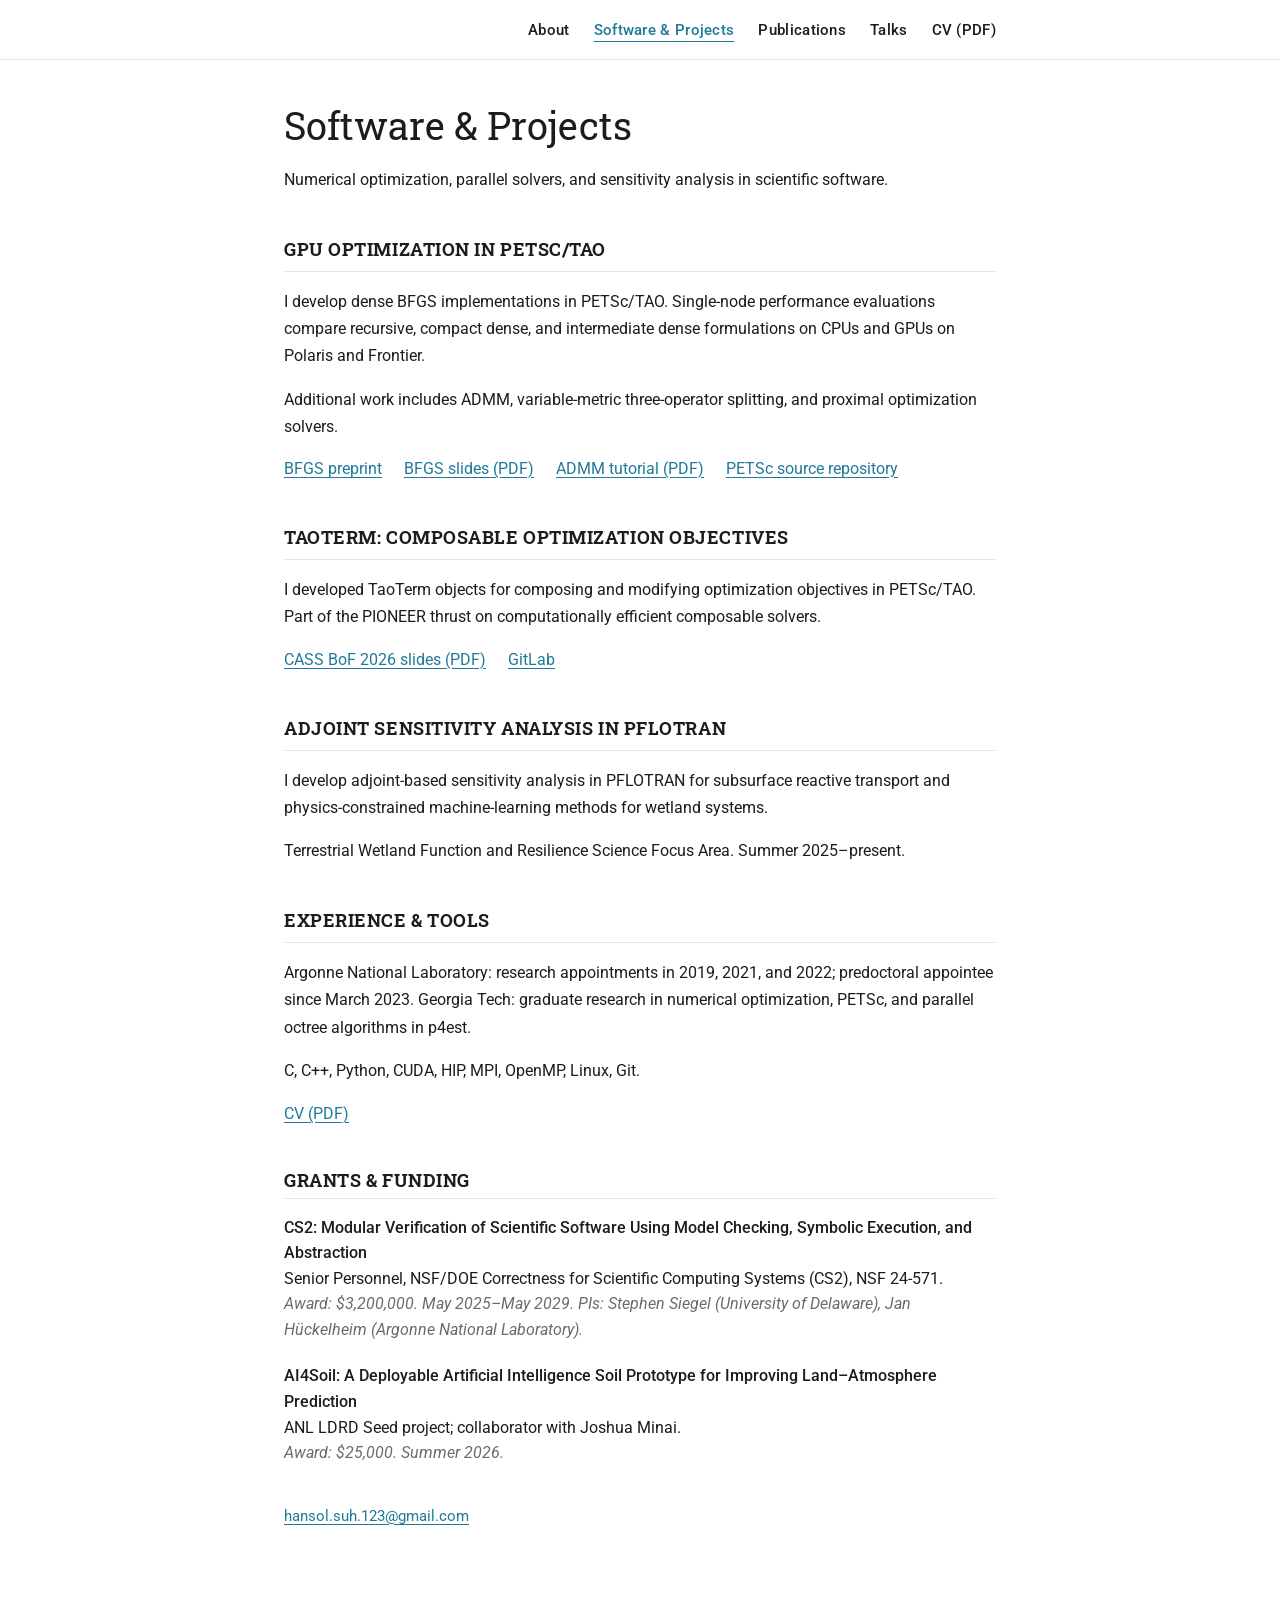
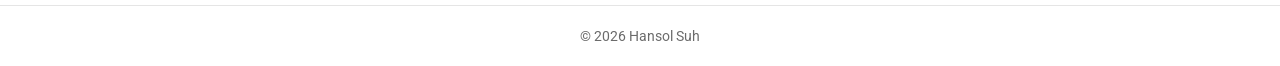
==== projects.html @ a937e6cd "Add personal website with projects, publications, talks, and CV" ====
<!DOCTYPE html>

<html lang="en">

  <head>
    <meta charset="utf-8" />
    <meta http-equiv="x-ua-compatible" content="ie=edge" />
    <meta name="viewport" content="width=device-width, initial-scale=1" />

    <title>Software &amp; Projects - Hansol Suh</title>
    <meta name="description" content="Software and research projects by Hansol Suh: GPU optimization in PETSc/TAO, composable objectives, and PFLOTRAN adjoints." />
    <meta property="og:title" content="Software &amp; Projects - Hansol Suh" />
    <meta property="og:description" content="Software and research projects by Hansol Suh: GPU optimization in PETSc/TAO, composable objectives, and PFLOTRAN adjoints." />
    <meta property="og:type" content="website" />
    <meta property="og:url" content="https://hansolsuh.com/projects.html" />
    <meta property="og:image" content="https://hansolsuh.com/assets/img/hansol-suh.jpg" />

    <link rel="icon" type="image/png" href="favicon.png" sizes="32x32" />
    <link rel="stylesheet" href="main.css" />

    <link rel="preconnect" href="https://fonts.googleapis.com" />
    <link rel="preconnect" href="https://fonts.gstatic.com" crossorigin />
    <link href="https://fonts.googleapis.com/css2?family=Roboto:wght@300;400;500;700&family=Roboto+Slab:wght@400;700&display=swap" rel="stylesheet" />
  </head>

  <body>
    <a class="skip-link" href="#main-content">Skip to content</a>
    <nav class="navbar" aria-label="Main navigation">
      <div class="container">
        <a href="index.html">About</a>
        <a href="projects.html" class="active" aria-current="page">Software &amp; Projects</a>
        <a href="publications.html">Publications</a>
        <a href="talks.html">Talks</a>
        <a href="assets/hansol-suh-cv.pdf">CV (PDF)</a>
      </div>
    </nav>

    <main id="main-content">
      <div class="container page">
        <h1 class="post-title">Software &amp; Projects</h1>
        <p class="intro">
          Numerical optimization, parallel solvers, and sensitivity analysis
          in scientific software.
        </p>

        <section id="gpu-optimization" class="project-detail" aria-labelledby="gpu-title">
          <h2 id="gpu-title">GPU optimization in PETSc/TAO</h2>
          <p>I develop dense BFGS implementations in PETSc/TAO. Single-node performance
          evaluations compare recursive, compact dense, and intermediate dense
          formulations on CPUs and GPUs on Polaris and Frontier.</p>
          <p>Additional work includes ADMM, variable-metric three-operator
          splitting, and proximal optimization solvers.</p>
          <ul class="resource-links">
            <li><a href="https://arxiv.org/abs/2608.00196">BFGS preprint</a></li>
            <li><a href="assets/petsc2025_bfgs_slides.pdf">BFGS slides (PDF)</a></li>
            <li><a href="assets/taoadmm.pdf">ADMM tutorial (PDF)</a></li>
            <li><a href="https://gitlab.com/petsc/petsc">PETSc source repository</a></li>
          </ul>
        </section>

        <section id="taoterm" class="project-detail" aria-labelledby="taoterm-title">
          <h2 id="taoterm-title">TaoTerm: composable optimization objectives</h2>
          <p>I developed TaoTerm objects for composing and modifying optimization
          objectives in PETSc/TAO. Part of the PIONEER thrust on computationally
          efficient composable solvers.</p>
          <ul class="resource-links">
            <li><a href="assets/taoterm_2026_bof_cass-4.pdf">CASS BoF 2026 slides (PDF)</a></li>
            <li><a href="https://gitlab.com/hsuh">GitLab</a></li>
          </ul>
        </section>

        <section id="pflotran" class="project-detail" aria-labelledby="pflotran-title">
          <h2 id="pflotran-title">Adjoint sensitivity analysis in PFLOTRAN</h2>
          <p>I develop adjoint-based sensitivity analysis in PFLOTRAN for
          subsurface reactive transport and physics-constrained machine-learning
          methods for wetland systems.</p>
          <p>Terrestrial Wetland Function and Resilience Science Focus Area.
          Summer 2025&ndash;present.</p>
        </section>

        <section class="project-detail" aria-labelledby="experience-title">
          <h2 id="experience-title">Experience &amp; tools</h2>
          <p>Argonne National Laboratory: research appointments in 2019, 2021,
          and 2022; predoctoral appointee since March 2023. Georgia Tech:
          graduate research in numerical optimization, PETSc, and parallel
          octree algorithms in p4est.</p>
          <p>C, C++, Python, CUDA, HIP, MPI, OpenMP, Linux, Git.</p>
          <p><a href="assets/hansol-suh-cv.pdf">CV (PDF)</a></p>
        </section>

        <h2>Grants &amp; Funding</h2>
        <ul class="pub-list">
          <li>
            <span class="pub-title">CS2: Modular Verification of Scientific Software Using Model Checking, Symbolic Execution, and Abstraction</span>
            <span class="pub-authors">Senior Personnel, NSF/DOE Correctness for Scientific Computing Systems (CS2), NSF 24-571.</span>
            <span class="pub-venue">Award: $3,200,000. May 2025&ndash;May 2029. PIs: Stephen Siegel (University of Delaware), Jan H&uuml;ckelheim (Argonne National Laboratory).</span>
          </li>
          <li>
            <span class="pub-title">AI4Soil: A Deployable Artificial Intelligence Soil Prototype for Improving Land&ndash;Atmosphere Prediction</span>
            <span class="pub-authors">ANL LDRD Seed project; collaborator with Joshua Minai.</span>
            <span class="pub-venue">Award: $25,000. Summer 2026.</span>
          </li>
        </ul>

        <p class="page-note">
          <a href="mailto:hansol.suh.123@gmail.com">hansol.suh.123@gmail.com</a>
        </p>
      </div>
    </main>

    <footer class="site-footer">&copy; 2026 Hansol Suh</footer>
  </body>

</html>
---- main.css ----
:root {
    --text-color: #1c1c1c;
    --text-color-light: #6b6b6b;
    --bg-color: #ffffff;
    --theme-color: #1f7a99;
    --divider-color: rgba(0, 0, 0, 0.1);
    --nav-height: 60px;
}

* {
    box-sizing: border-box;
}

html {
    font-family: 'Roboto', sans-serif;
    font-weight: 400;
}

body {
    margin: 0;
    background: var(--bg-color);
    color: var(--text-color);
}

a {
    text-decoration: none;
    color: var(--theme-color);
}

a:hover {
    text-decoration: underline;
}

/* ---- Nav bar ---- */

.navbar {
    position: fixed;
    top: 0;
    left: 0;
    right: 0;
    height: var(--nav-height);
    background: var(--bg-color);
    border-bottom: 1px solid var(--divider-color);
    z-index: 1000;
    display: flex;
    align-items: center;
}

.navbar .container {
    max-width: 760px;
    margin: 0 auto;
    width: 100%;
    display: flex;
    justify-content: flex-end;
    gap: 24px;
    padding: 0 24px;
}

.navbar a {
    margin-left: 0;
    white-space: nowrap;
    color: var(--text-color);
    font-weight: 500;
    font-size: 0.95rem;
    letter-spacing: 0.02em;
}

.navbar a.active,
.navbar a:hover {
    color: var(--theme-color);
    text-decoration: none;
}

/* ---- Page container ---- */

.container {
    max-width: 760px;
    margin: 0 auto;
    padding: 0 24px;
}

main {
    padding-top: calc(var(--nav-height) + 40px);
    padding-bottom: 60px;
    min-height: calc(100vh - 140px);
}

/* ---- Post header (name + tagline) ---- */

.post-title {
    font-family: 'Roboto Slab', serif;
    font-weight: 400;
    font-size: 2.4rem;
    margin: 0 0 2px;
}

.post-title .fw-bold {
    font-weight: 700;
}

.desc {
    color: var(--text-color-light);
    font-size: 1.15rem;
    margin: 0 0 1.6em;
}

/* ---- Profile photo + bio ---- */

.profile {
    float: right;
    width: 220px;
    margin: 0 0 1.5em 2.2em;
}

.profile img {
    width: 100%;
    height: auto;
    border-radius: 8px;
    box-shadow: 0 2px 14px rgba(0, 0, 0, 0.18);
}

article p {
    margin: 0 0 1em;
    line-height: 1.7;
}

.clearfix {
    clear: both;
}

/* ---- Contact and resource links ---- */

.contact-links,
.resource-links {
    list-style: none;
    padding: 0;
    display: flex;
    flex-wrap: wrap;
    gap: 12px 22px;
    line-height: 1.6;
}

.contact-links {
    margin: 1.5em 0;
}

a:focus-visible {
    outline: 2px solid var(--theme-color);
    outline-offset: 4px;
    border-radius: 2px;
}

main a {
    text-decoration: underline;
    text-underline-offset: 3px;
}

.skip-link {
    position: fixed;
    top: -100px;
    left: 16px;
    padding: 12px;
    background: white;
    z-index: 1100;
}

.skip-link:focus {
    top: 8px;
}

.navbar a.active {
    text-decoration: underline;
    text-underline-offset: 6px;
}

.selected-work {
    margin-top: 2.5em;
}

.selected-work h2 {
    font-family: 'Roboto Slab', serif;
    font-size: 1.4rem;
}

.project-grid {
    display: grid;
    grid-template-columns: repeat(3, minmax(0, 1fr));
    gap: 24px;
}

.project-grid h3 {
    font-size: 1rem;
    margin-top: 0;
}

.project-grid p {
    font-size: 0.95rem;
}

.project-detail {
    scroll-margin-top: calc(var(--nav-height) + 24px);
    line-height: 1.7;
}

.page-note {
    margin-top: 2.5em;
    font-size: 0.95rem;
    line-height: 1.7;
}

@media (max-width: 600px) {
    :root {
        --nav-height: 96px;
    }
    .navbar .container {
        flex-wrap: wrap;
        justify-content: center;
        gap: 12px 18px;
        padding: 12px 16px;
    }
    .navbar a {
        font-size: 0.9rem;
    }
    .project-grid {
        grid-template-columns: 1fr;
        gap: 12px;
    }
    .profile {
        float: none;
        width: 160px;
        margin: 0 auto 1.5em;
        display: block;
    }
    .post-title {
        font-size: 2rem;
    }
}

/* ---- Footer ---- */

footer.site-footer {
    border-top: 1px solid var(--divider-color);
    padding: 22px 24px;
    text-align: center;
    color: var(--text-color-light);
    font-size: 0.85rem;
}

/* ---- Publications page ---- */

.page h2 {
    font-family: 'Roboto Slab', serif;
    font-size: 1.15rem;
    font-weight: 700;
    text-transform: uppercase;
    letter-spacing: 0.03em;
    color: var(--text-color);
    border-bottom: 1px solid var(--divider-color);
    padding-bottom: 6px;
    margin-top: 2.2em;
}

.intro {
    line-height: 1.7;
    margin-bottom: 1.5em;
}

.pub-list {
    list-style: none;
    padding: 0;
    margin: 1em 0;
}

.pub-list li {
    margin-bottom: 1.3em;
    line-height: 1.6;
}

.pub-title {
    font-weight: 500;
    display: block;
}

.pub-authors {
    display: block;
}

.pub-venue {
    display: block;
    color: var(--text-color-light);
    font-style: italic;
}

.pub-links {
    display: block;
    margin-top: 3px;
    font-size: 0.85rem;
    font-style: normal;
}
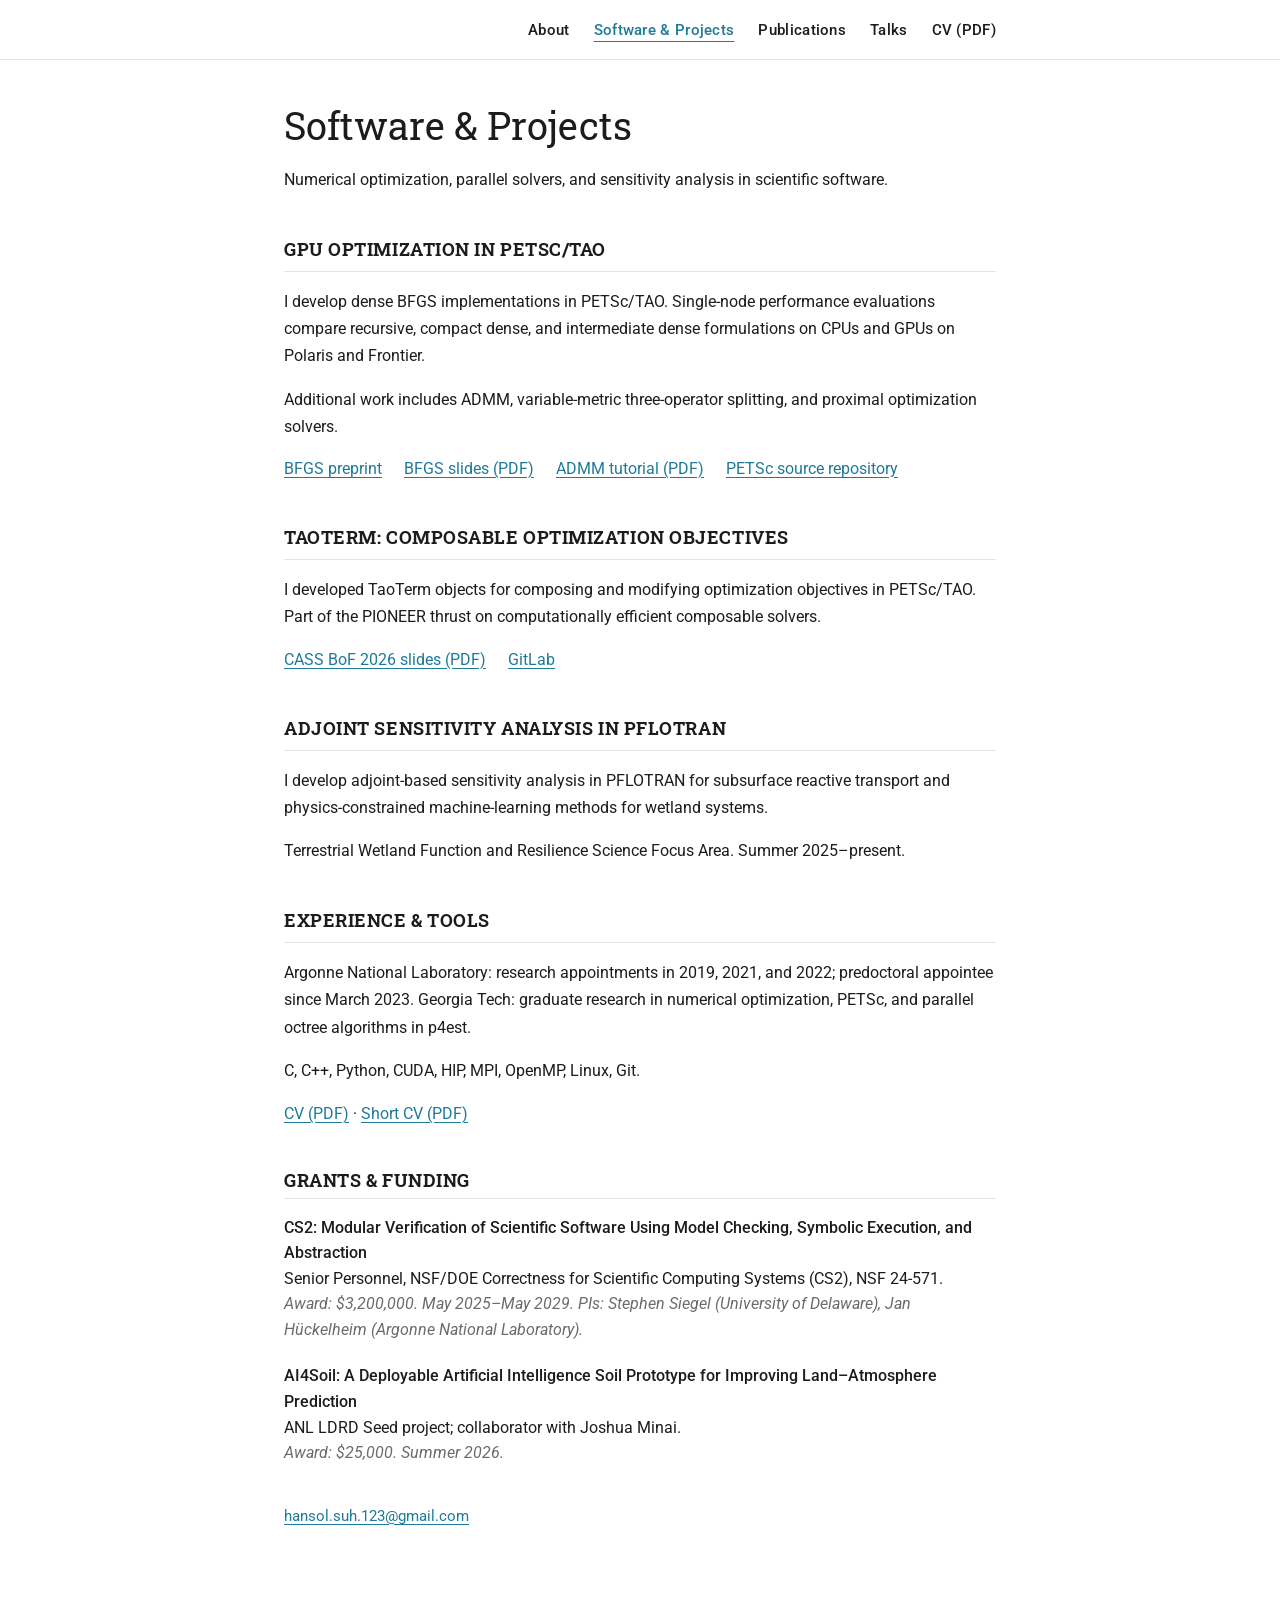
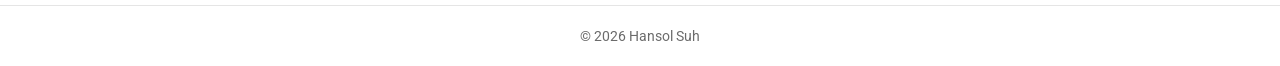
==== commit 6cab82bf: "update" ====
--- a/projects.html
+++ b/projects.html
@@ -85,7 +85,7 @@
           graduate research in numerical optimization, PETSc, and parallel
           octree algorithms in p4est.</p>
           <p>C, C++, Python, CUDA, HIP, MPI, OpenMP, Linux, Git.</p>
-          <p><a href="assets/hansol-suh-cv.pdf">CV (PDF)</a></p>
+          <p><a href="assets/hansol-suh-cv.pdf">CV (PDF)</a> &middot; <a href="assets/hansol-suh-cv-short.pdf">Short CV (PDF)</a></p>
         </section>
 
         <h2>Grants &amp; Funding</h2>
